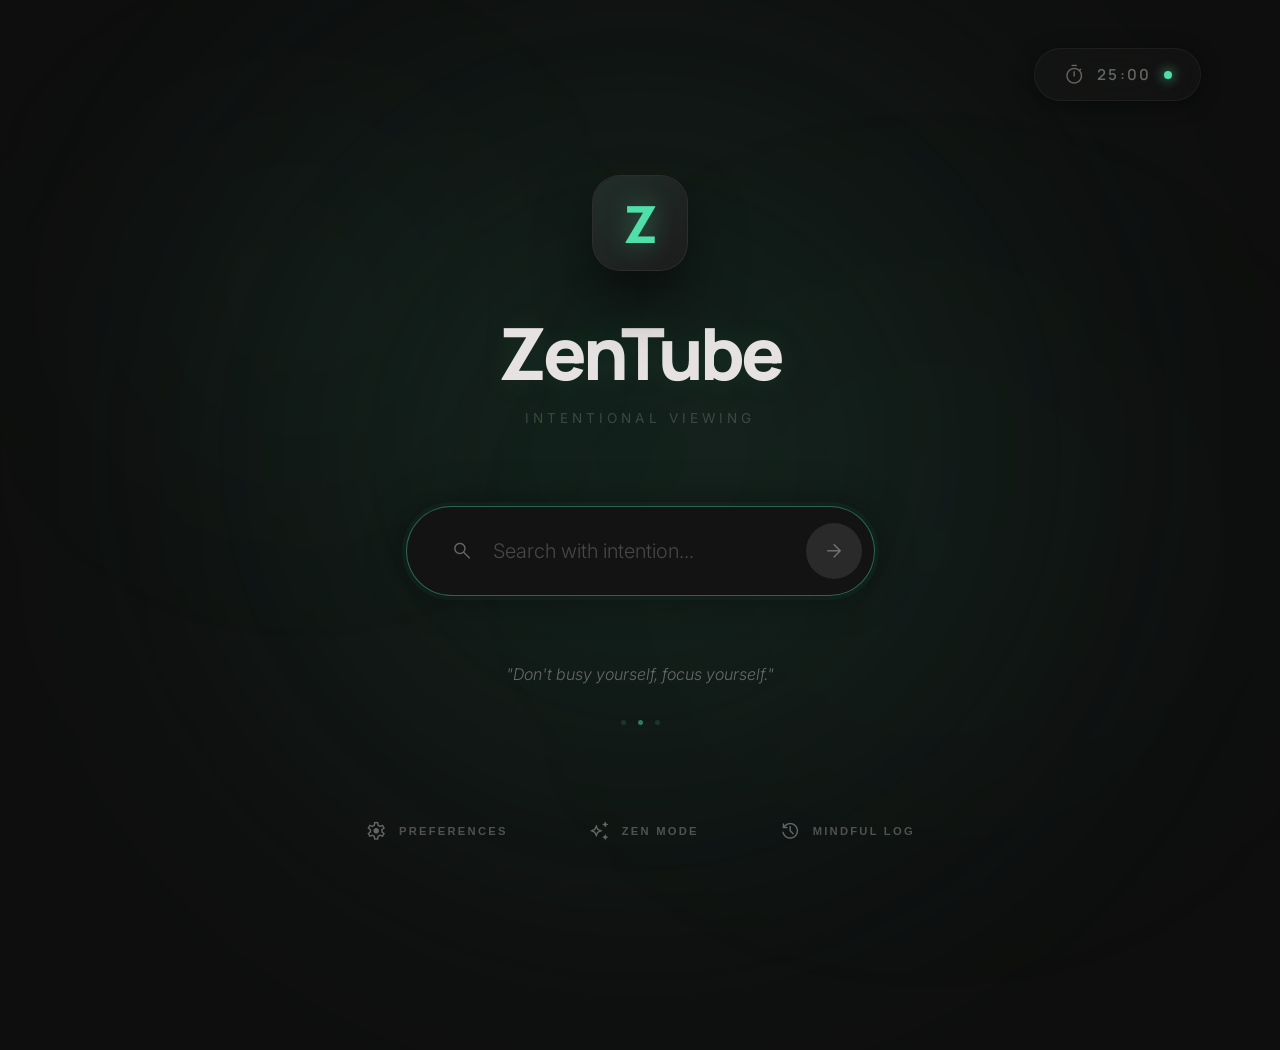
==== focus-homepage/index.html @ 0593549f "mplement 100% isolated focus homepage and aesthetic logo refinements" ====
<!DOCTYPE html>
<html lang="en">
<head>
    <meta charset="UTF-8">
    <meta name="viewport" content="width=device-width, initial-scale=1.0">
    <title>ZenTube — Stay Focused</title>
    <!-- Fonts and Icons -->
    <link href="https://fonts.googleapis.com/css2?family=Manrope:wght@200;400;600;800&family=Inter:wght@300;400;500&display=swap" rel="stylesheet">
    <link href="https://fonts.googleapis.com/css2?family=Material+Symbols+Outlined:wght,FILL@100..700,0..1&display=swap" rel="stylesheet">
    <link rel="stylesheet" href="./style.css">
</head>
<body class="zen-body">
    <!-- Ambient Background Element -->
    <div class="ambient-glow"></div>

    <!-- Top Navigation / Timer Bar -->
    <header class="zen-header fade-in">
        <div class="timer-container group">
            <span class="icon-timer">timer</span>
            <span id="zen-timer" class="timer-text">25:00</span>
            <div class="timer-pulse"></div>
        </div>
    </header>

    <!-- Main Content -->
    <main class="zen-main">
        <!-- Branding Section -->
        <section class="zen-brand fade-in">
            <div class="zen-logo-box group">
                <div class="zen-logo-gradient"></div>
                <span class="zen-logo-char">Z</span>
            </div>
            <h1 class="zen-title">ZenTube</h1>
            <p class="zen-tagline">Intentional Viewing</p>
        </section>

        <!-- Search Section -->
        <section class="zen-search-section fade-in">
            <div class="search-outer group">
                <div class="search-glow"></div>
                <div class="search-inner">
                    <div class="search-icon-wrapper">
                        <span class="icon-search">search</span>
                    </div>
                    <form id="search-form" class="search-form">
                        <input type="text" id="search-input" placeholder="Search with intention..." autocomplete="off">
                    </form>
                    <button id="search-btn" class="search-action-btn">
                        <span class="icon-arrow">arrow_forward</span>
                    </button>
                </div>
            </div>

            <!-- Motivational Quote -->
            <div class="quote-container">
                <p id="zen-quote" class="zen-quote">"You came here to learn. Don't get distracted."</p>
                <div class="quote-dots">
                    <span></span><span></span><span></span>
                </div>
            </div>
        </section>
    </main>

    <!-- Footer Controls -->
    <footer class="zen-footer fade-in">
        <button class="footer-btn">
            <span class="icon-settings">settings</span>
            <span class="btn-text">Preferences</span>
        </button>
        <button class="footer-btn">
            <span class="icon-zen">auto_awesome</span>
            <span class="btn-text">Zen Mode</span>
        </button>
        <button class="footer-btn">
            <span class="icon-history">history</span>
            <span class="btn-text">Mindful Log</span>
        </button>
    </footer>

    <!-- Corner Accents -->
    <div class="accent-top-left"></div>
    <div class="accent-bottom-right"></div>

    <script src="./script.js"></script>
</body>
</html>
---- focus-homepage/style.css ----
:root {
    /* Color Palette (Extracted from Digital Meditation Space design) */
    --surface-lowest: #0e0e0e;
    --surface: #131313;
    --surface-low: #1c1b1b;
    --surface-high: #2a2a2a;
    --primary: #50dea9;
    --primary-dim: rgba(80, 222, 169, 0.2);
    --on-surface: #e5e2e1;
    --on-surface-variant: rgba(229, 226, 225, 0.4);
    --accent: #44dfab;
}

* {
    margin: 0;
    padding: 0;
    box-sizing: border-box;
}

body {
    background-color: var(--surface-lowest);
    color: var(--on-surface);
    font-family: 'Inter', system-ui, sans-serif;
    height: 100vh;
    width: 100vw;
    overflow: hidden;
    display: flex;
    justify-content: center;
    align-items: center;
    position: relative;
    user-select: none;
}

/* Ambient Background */
.ambient-glow {
    position: absolute;
    top: 50%;
    left: 50%;
    transform: translate(-50%, -50%);
    width: 1200px; /* Much larger */
    height: 1200px;
    background: radial-gradient(circle, var(--primary-dim) 0%, transparent 60%);
    filter: blur(150px);
    pointer-events: none;
    z-index: 0;
    opacity: 0.8;
}

/* Header / Timer */
.zen-header {
    position: fixed;
    top: 0;
    width: 100%;
    padding: 3rem 5rem;
    display: flex;
    justify-content: flex-end;
    z-index: 10;
}

.timer-container {
    display: flex;
    align-items: center;
    gap: 0.75rem;
    padding: 0.75rem 1.75rem;
    background: rgba(28, 27, 27, 0.4);
    backdrop-filter: blur(32px);
    border-radius: 9999px;
    border: 1px solid rgba(255, 255, 255, 0.05);
    box-shadow: 0 4px 20px rgba(0, 0, 0, 0.4);
    transition: all 0.5s cubic-bezier(0.4, 0, 0.2, 1);
}

.timer-container:hover {
    border-color: rgba(80, 222, 169, 0.3);
    background: rgba(28, 27, 27, 0.7);
}

.timer-text {
    font-family: 'Manrope', sans-serif;
    font-weight: 600;
    font-size: 0.95rem;
    letter-spacing: 0.15em;
    color: var(--on-surface-variant);
    transition: color 0.3s ease;
}

.timer-container:hover .timer-text {
    color: var(--primary);
}

.timer-pulse {
    width: 8px;
    height: 8px;
    border-radius: 50%;
    background-color: var(--primary);
    box-shadow: 0 0 12px var(--primary);
    animation: zenPulse 2.5s infinite;
}

@keyframes zenPulse {
    0% { transform: scale(1); opacity: 0.8; }
    50% { transform: scale(1.6); opacity: 0.3; }
    100% { transform: scale(1); opacity: 0.8; }
}

/* Icons (Material Sim) */
.icon-timer, .icon-search, .icon-arrow, .icon-settings, .icon-zen, .icon-history {
    font-family: 'Material Symbols Outlined', sans-serif;
    font-size: 1.4rem;
    color: var(--on-surface-variant);
    font-variation-settings: 'FILL' 0, 'wght' 300, 'GRAD' 0, 'opsz' 24;
}

/* Main Content */
.zen-main {
    position: relative;
    z-index: 1;
    display: flex;
    flex-direction: column;
    align-items: center;
    width: 100%;
    max-width: 900px; /* Increased from 640px */
    text-align: center;
    padding: 0 40px;
}

/* Branding */
.zen-brand {
    margin-bottom: 5rem;
}

.zen-logo-box {
    position: relative;
    width: 96px; /* Increased from 80px */
    height: 96px;
    display: flex;
    justify-content: center;
    align-items: center;
    background: var(--surface-low);
    border-radius: 1.75rem;
    border: 1px solid rgba(255, 255, 255, 0.08);
    margin: 0 auto 2rem;
    transition: all 0.8s cubic-bezier(0.4, 0, 0.2, 1);
    box-shadow: 0 32px 64px -12px rgba(0, 0, 0, 0.8);
}

.zen-logo-gradient {
    position: absolute;
    inset: 0;
    background: linear-gradient(135deg, rgba(80, 222, 169, 0.1), transparent);
    border-radius: inherit;
}

.zen-logo-box:hover {
    transform: scale(1.08) rotate(2deg);
    border-color: rgba(80, 222, 169, 0.3);
}

.zen-logo-char {
    font-family: 'Manrope', sans-serif;
    font-weight: 800;
    font-size: 3.2rem;
    color: var(--primary);
    text-shadow: 0 0 25px rgba(80, 222, 169, 0.4);
    z-index: 10;
}

.zen-title {
    font-family: 'Manrope', sans-serif;
    font-weight: 800;
    font-size: 4.5rem; /* Increased from 3.5rem */
    color: var(--on-surface);
    letter-spacing: -0.05em;
    text-shadow: 0 0 30px rgba(80, 222, 169, 0.1);
}

.zen-tagline {
    font-size: 0.85rem;
    text-transform: uppercase;
    letter-spacing: 0.3em;
    color: var(--on-surface-variant);
    opacity: 0.5;
    margin-top: 0.5rem;
}

/* Search UI */
.search-outer {
    position: relative;
    width: 100%;
    max-width: 680px; /* Expansive search box */
    margin: 0 auto 4rem;
}

.search-inner {
    position: relative;
    display: flex;
    align-items: center;
    background: var(--surface-low);
    border-radius: 9999px;
    padding: 0.75rem;
    border: 1px solid rgba(255, 255, 255, 0.05);
    transition: all 0.5s cubic-bezier(0.4, 0, 0.2, 1);
    backdrop-filter: blur(24px);
}

.search-inner:focus-within {
    border-color: rgba(80, 222, 169, 0.4);
    background: var(--surface);
    box-shadow: 0 0 40px rgba(0, 0, 0, 0.4), 0 0 0 4px rgba(80, 222, 169, 0.05);
}

.search-icon-wrapper {
    padding-left: 2rem;
    padding-right: 1.25rem;
    display: flex;
    align-items: center;
}

.search-form {
    flex-grow: 1;
}

#search-input {
    width: 100%;
    background: transparent;
    border: none;
    outline: none;
    color: var(--on-surface);
    font-size: 1.25rem;
    padding: 1.25rem 0;
    font-family: inherit;
}

#search-input::placeholder {
    color: rgba(229, 226, 225, 0.25);
    font-weight: 300;
}

.search-action-btn {
    width: 3.5rem;
    height: 3.5rem;
    border-radius: 50%;
    background: var(--surface-high);
    border: none;
    display: flex;
    align-items: center;
    justify-content: center;
    cursor: pointer;
    transition: all 0.4s cubic-bezier(0.4, 0, 0.2, 1);
}

.search-action-btn:hover {
    background: var(--primary);
    transform: translateX(2px);
}

.search-action-btn:hover .icon-arrow {
    color: #000;
}

/* Quote */
.quote-container {
    max-width: 500px;
    margin: 0 auto;
}

.zen-quote {
    font-size: 1rem;
    font-style: italic;
    color: var(--on-surface-variant);
    line-height: 1.8;
    margin-bottom: 2rem;
    font-weight: 300;
}

.quote-dots {
    display: flex;
    justify-content: center;
    gap: 0.75rem;
}

.quote-dots span {
    width: 5px;
    height: 5px;
    border-radius: 50%;
    background: rgba(80, 222, 169, 0.15);
}

.quote-dots span:nth-child(2) {
    background: rgba(80, 222, 169, 0.5);
}

/* Footer Controls */
.zen-footer {
    position: fixed;
    bottom: 3.5rem;
    display: flex;
    gap: 5rem;
    z-index: 10;
}

.footer-btn {
    background: transparent;
    border: none;
    display: flex;
    align-items: center;
    gap: 0.75rem;
    color: rgba(229, 226, 225, 0.3);
    cursor: pointer;
    transition: all 0.4s ease;
}

.footer-btn:hover {
    color: var(--primary);
    transform: translateY(-2px);
}

.btn-text {
    font-size: 0.7rem;
    text-transform: uppercase;
    font-weight: 800;
    letter-spacing: 0.2em;
}

/* Corner Accents */
.accent-top-left {
    position: fixed;
    top: 0; left: 0; width: 600px; height: 600px;
    background: radial-gradient(circle, rgba(80, 222, 169, 0.05) 0%, transparent 60%);
    filter: blur(120px);
}

.accent-bottom-right {
    position: fixed;
    bottom: 0; right: 0; width: 700px; height: 700px;
    background: radial-gradient(circle, rgba(68, 223, 171, 0.05) 0%, transparent 60%);
    filter: blur(150px);
}

/* Animations */
.fade-in {
    opacity: 0;
    transform: translateY(15px);
    animation: zenEntry 1.2s forwards cubic-bezier(0.4, 0, 0.2, 1);
}

@keyframes zenEntry {
    to { opacity: 1; transform: translateY(0); }
}

.zen-brand.fade-in { animation-delay: 0.1s; }
.zen-search-section.fade-in { animation-delay: 0.3s; }
.zen-footer.fade-in { animation-delay: 0.5s; }
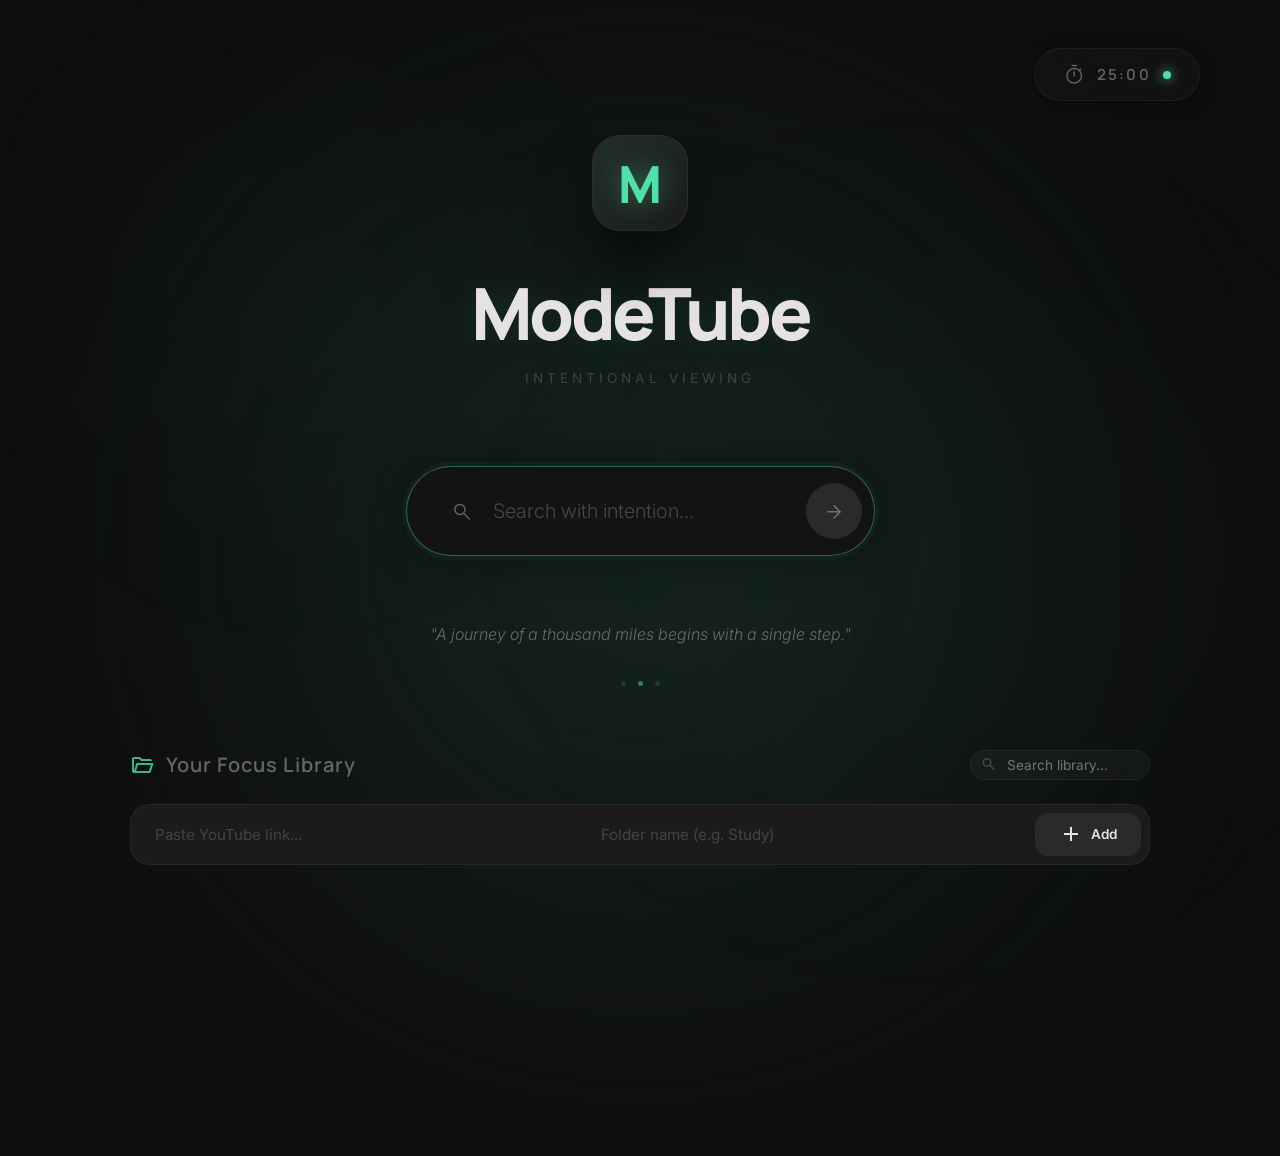
==== commit ed65e8dc: "**feat:** improve Focus Library UI & fix time tracking * Accurate timer with `setInterval` + focus d" ====
--- a/focus-homepage/index.html
+++ b/focus-homepage/index.html
@@ -3,7 +3,7 @@
 <head>
     <meta charset="UTF-8">
     <meta name="viewport" content="width=device-width, initial-scale=1.0">
-    <title>ZenTube — Stay Focused</title>
+    <title>ModeTube — Stay Focused</title>
     <!-- Fonts and Icons -->
     <link href="https://fonts.googleapis.com/css2?family=Manrope:wght@200;400;600;800&family=Inter:wght@300;400;500&display=swap" rel="stylesheet">
     <link href="https://fonts.googleapis.com/css2?family=Material+Symbols+Outlined:wght,FILL@100..700,0..1&display=swap" rel="stylesheet">
@@ -28,9 +28,9 @@
         <section class="zen-brand fade-in">
             <div class="zen-logo-box group">
                 <div class="zen-logo-gradient"></div>
-                <span class="zen-logo-char">Z</span>
+                <span class="zen-logo-char">M</span>
             </div>
-            <h1 class="zen-title">ZenTube</h1>
+            <h1 class="zen-title">ModeTube</h1>
             <p class="zen-tagline">Intentional Viewing</p>
         </section>
 
@@ -59,23 +59,44 @@
                 </div>
             </div>
         </section>
+
+        <!-- Focus Library Section -->
+        <section class="zen-library-section fade-in">
+            <div class="library-header-main" style="display: flex; justify-content: space-between; align-items: center; margin-bottom: 1.5rem;">
+                <div style="display: flex; align-items: center; gap: 0.75rem; color: var(--on-surface-variant);">
+                    <span class="library-icon">folder_open</span>
+                    <h2 class="library-title">Your Focus Library</h2>
+                </div>
+                <div class="library-search" style="position: relative;">
+                    <span class="material-symbols-outlined" style="position: absolute; left: 10px; top: 50%; transform: translateY(-50%); font-size: 1.1rem; color: var(--on-surface-variant); opacity: 0.6;">search</span>
+                    <input type="text" id="lib-search-input" placeholder="Search library..." style="background: rgba(255,255,255,0.03); border: 1px solid rgba(255,255,255,0.05); border-radius: 9999px; padding: 6px 12px 6px 36px; color: var(--on-surface); outline: none; font-family: inherit; font-size: 0.85rem; width: 180px; transition: all 0.3s;">
+                </div>
+            </div>
+
+            <!-- Add Link UI -->
+            <div class="library-add-container">
+                <div class="library-input-group">
+                    <input type="text" id="lib-link-input" placeholder="Paste YouTube link..." autocomplete="off">
+                    <input type="text" id="lib-folder-input" list="folder-options" placeholder="Folder name (e.g. Study)" autocomplete="off">
+                    <datalist id="folder-options"></datalist>
+                </div>
+                <button id="lib-add-btn" class="lib-add-btn">
+                    <span class="material-symbols-outlined">add</span>
+                    <span>Add</span>
+                </button>
+            </div>
+            
+            <!-- Error Message -->
+            <div id="library-error" class="library-error-msg"></div>
+
+            <!-- Library Content Rendering Area -->
+            <div id="library-display" class="library-display">
+                <!-- Dynamically populated -->
+            </div>
+        </section>
     </main>
 
-    <!-- Footer Controls -->
-    <footer class="zen-footer fade-in">
-        <button class="footer-btn">
-            <span class="icon-settings">settings</span>
-            <span class="btn-text">Preferences</span>
-        </button>
-        <button class="footer-btn">
-            <span class="icon-zen">auto_awesome</span>
-            <span class="btn-text">Zen Mode</span>
-        </button>
-        <button class="footer-btn">
-            <span class="icon-history">history</span>
-            <span class="btn-text">Mindful Log</span>
-        </button>
-    </footer>
+
 
     <!-- Corner Accents -->
     <div class="accent-top-left"></div>
--- a/focus-homepage/style.css
+++ b/focus-homepage/style.css
@@ -21,12 +21,13 @@
     background-color: var(--surface-lowest);
     color: var(--on-surface);
     font-family: 'Inter', system-ui, sans-serif;
-    height: 100vh;
+    min-height: 100vh;
     width: 100vw;
-    overflow: hidden;
+    overflow-x: hidden;
+    overflow-y: auto;
     display: flex;
     justify-content: center;
-    align-items: center;
+    align-items: flex-start;
     position: relative;
     user-select: none;
 }
@@ -119,9 +120,11 @@
     flex-direction: column;
     align-items: center;
     width: 100%;
-    max-width: 900px; /* Increased from 640px */
+    max-width: 1100px;
     text-align: center;
     padding: 0 40px;
+    margin-top: 15vh;
+    margin-bottom: 8vh;
 }
 
 /* Branding */
@@ -351,3 +354,240 @@
 .zen-brand.fade-in { animation-delay: 0.1s; }
 .zen-search-section.fade-in { animation-delay: 0.3s; }
 .zen-footer.fade-in { animation-delay: 0.5s; }
+
+/* Focus Library Section */
+.zen-library-section {
+    width: 100%;
+    max-width: 100%;
+    margin-top: 4rem;
+    padding-bottom: 8rem; /* Space for footer */
+}
+
+.library-header-main {
+    display: flex;
+    align-items: center;
+    justify-content: center;
+    gap: 0.75rem;
+    margin-bottom: 1.5rem;
+    color: var(--on-surface-variant);
+}
+
+.library-icon {
+    font-family: 'Material Symbols Outlined';
+    font-size: 1.5rem;
+    color: var(--primary);
+    opacity: 0.8;
+}
+
+.library-title {
+    font-family: 'Manrope', sans-serif;
+    font-weight: 600;
+    font-size: 1.25rem;
+    letter-spacing: 0.05em;
+}
+
+/* Add UI */
+.library-add-container {
+    display: flex;
+    gap: 0.75rem;
+    background: var(--surface-low);
+    backdrop-filter: blur(24px);
+    border: 1px solid rgba(255, 255, 255, 0.05);
+    border-radius: 1.25rem;
+    padding: 0.5rem;
+    margin-bottom: 1rem;
+    transition: all 0.4s ease;
+}
+
+.library-add-container:focus-within {
+    border-color: rgba(80, 222, 169, 0.2);
+}
+
+.library-input-group {
+    flex-grow: 1;
+    display: flex;
+    gap: 0.5rem;
+}
+
+.library-input-group input {
+    background: transparent;
+    border: none;
+    outline: none;
+    color: var(--on-surface);
+    font-family: inherit;
+    font-size: 0.95rem;
+    padding: 0.75rem 1rem;
+    width: 50%;
+}
+
+.library-input-group input::placeholder {
+    color: var(--on-surface-variant);
+    opacity: 0.5;
+}
+
+.lib-add-btn {
+    background: var(--surface-high);
+    color: var(--on-surface);
+    border: none;
+    border-radius: 0.85rem;
+    padding: 0 1.5rem;
+    display: flex;
+    align-items: center;
+    gap: 0.5rem;
+    cursor: pointer;
+    font-family: inherit;
+    font-weight: 600;
+    font-size: 0.85rem;
+    transition: all 0.3s ease;
+}
+
+.lib-add-btn:hover {
+    background: var(--primary);
+    color: #000;
+}
+
+/* Error Messages */
+.library-error-msg {
+    color: #ff5f5f;
+    font-size: 0.8rem;
+    margin-bottom: 1rem;
+    height: 1rem;
+    opacity: 0;
+    transition: opacity 0.3s ease;
+}
+
+.library-error-msg.visible {
+    opacity: 1;
+}
+
+/* Displays */
+.library-display {
+    width: 100%;
+}
+
+.folder-section {
+    margin-bottom: 2.5rem;
+    text-align: left;
+}
+
+.folder-header {
+    display: flex;
+    justify-content: space-between;
+    align-items: center;
+    padding: 0.5rem 0;
+    border-bottom: 1px solid rgba(255, 255, 255, 0.05);
+    margin-bottom: 1.25rem;
+}
+
+.folder-info {
+    display: flex;
+    align-items: baseline;
+    gap: 0.75rem;
+}
+
+.folder-name {
+    font-family: 'Manrope', sans-serif;
+    font-weight: 600;
+    font-size: 1.1rem;
+    color: var(--on-surface);
+}
+
+.video-count {
+    font-size: 0.75rem;
+    color: var(--on-surface-variant);
+    text-transform: uppercase;
+    letter-spacing: 0.05em;
+}
+
+/* Video Items */
+.videos-grid {
+    display: grid;
+    grid-template-columns: repeat(auto-fill, minmax(280px, 1fr));
+    gap: 1.5rem;
+}
+
+.video-item {
+    position: relative;
+    background: rgba(28, 27, 27, 0.4);
+    border: 1px solid rgba(255, 255, 255, 0.03);
+    border-radius: 1rem;
+    overflow: hidden;
+    cursor: pointer;
+    transition: all 0.4s cubic-bezier(0.4, 0, 0.2, 1);
+}
+
+.video-item:hover {
+    transform: translateY(-4px);
+    border-color: rgba(80, 222, 169, 0.3);
+    background: rgba(28, 27, 27, 0.8);
+    box-shadow: 0 12px 24px -8px rgba(0,0,0,0.5);
+}
+
+.thumb-container {
+    position: relative;
+    width: 100%;
+    aspect-ratio: 16/9;
+    overflow: hidden;
+}
+
+.video-thumb {
+    width: 100%;
+    height: 100%;
+    object-fit: cover;
+    transition: transform 0.6s ease;
+}
+
+.video-item:hover .video-thumb {
+    transform: scale(1.05);
+}
+
+.video-info {
+    padding: 1rem;
+}
+
+.video-title {
+    font-size: 0.85rem;
+    font-weight: 500;
+    color: var(--on-surface);
+    line-height: 1.4;
+    display: -webkit-box;
+    -webkit-line-clamp: 2;
+    -webkit-box-orient: vertical;
+    line-clamp: 2;
+    overflow: hidden;
+}
+
+.delete-video {
+    position: absolute;
+    top: 0.5rem;
+    right: 0.5rem;
+    width: 2rem;
+    height: 2rem;
+    border-radius: 50%;
+    background: rgba(0, 0, 0, 0.6);
+    backdrop-filter: blur(4px);
+    border: none;
+    color: #fff;
+    display: flex;
+    align-items: center;
+    justify-content: center;
+    cursor: pointer;
+    opacity: 0;
+    transform: scale(0.8);
+    transition: all 0.3s ease;
+    z-index: 5;
+}
+
+.video-item:hover .delete-video {
+    opacity: 1;
+    transform: scale(1);
+}
+
+.delete-video:hover {
+    background: #ff5f5f;
+    color: #fff;
+}
+
+.delete-video span {
+    font-size: 1.1rem;
+}
